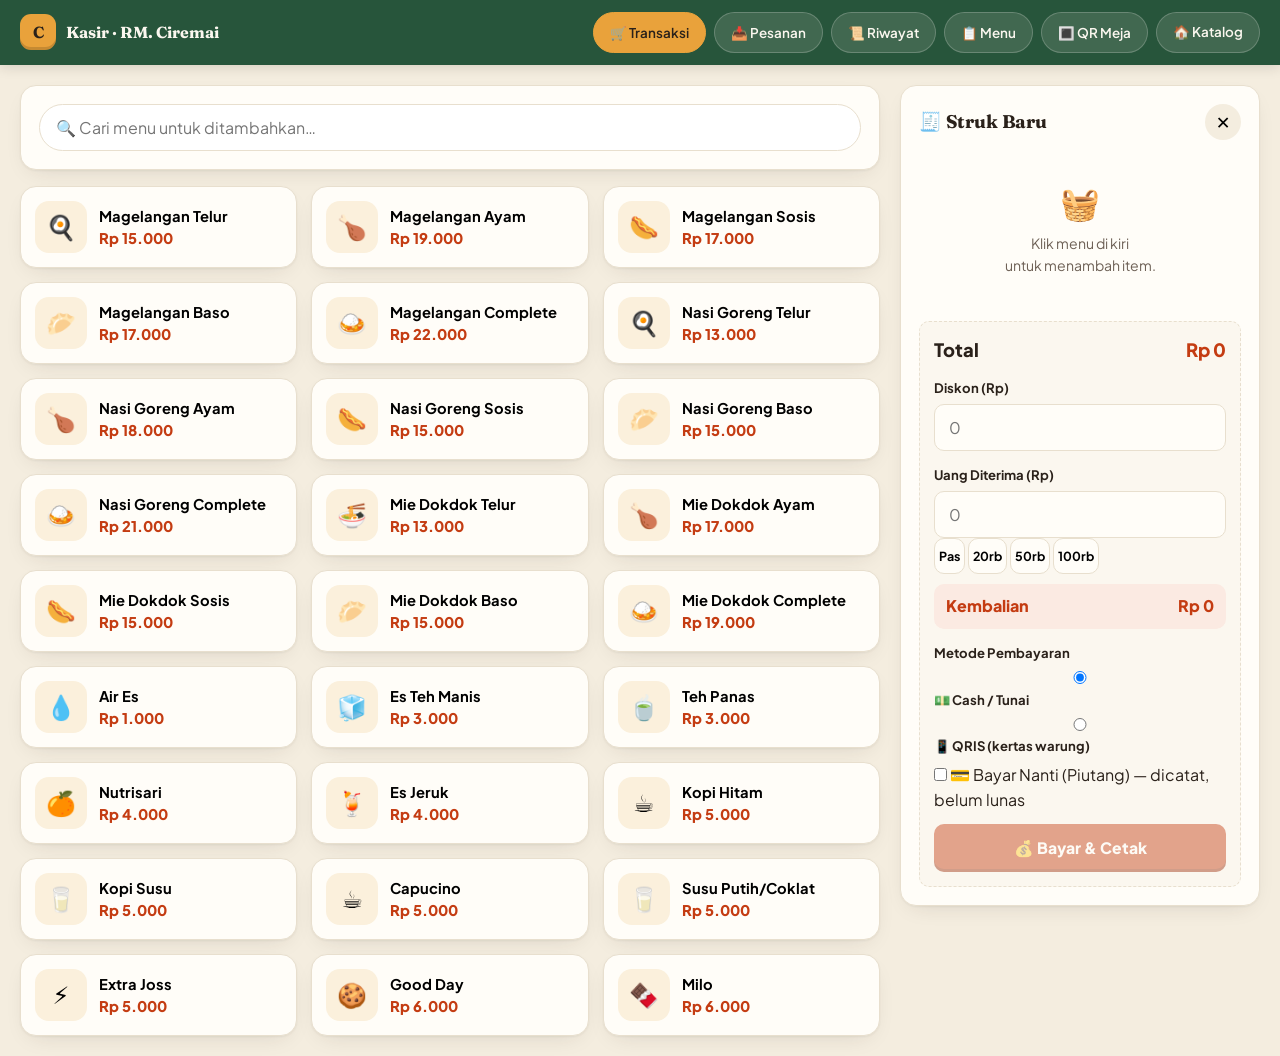
==== admin/index.html @ c614f4be "feat: nomor order global + hapus nama/meja + routing /kosong /order /admin" ====
<!DOCTYPE html><html lang="id"><head><meta charset="utf-8"><meta http-equiv="refresh" content="0;url=../kasir.html"><link rel="canonical" href="../kasir.html"><title>RM. Ciremai — Admin Kasir</title></head><body><p>Mengalihkan… <a href="../kasir.html">Buka halaman kasir</a></p><script>location.href='../kasir.html';</script></body></html>
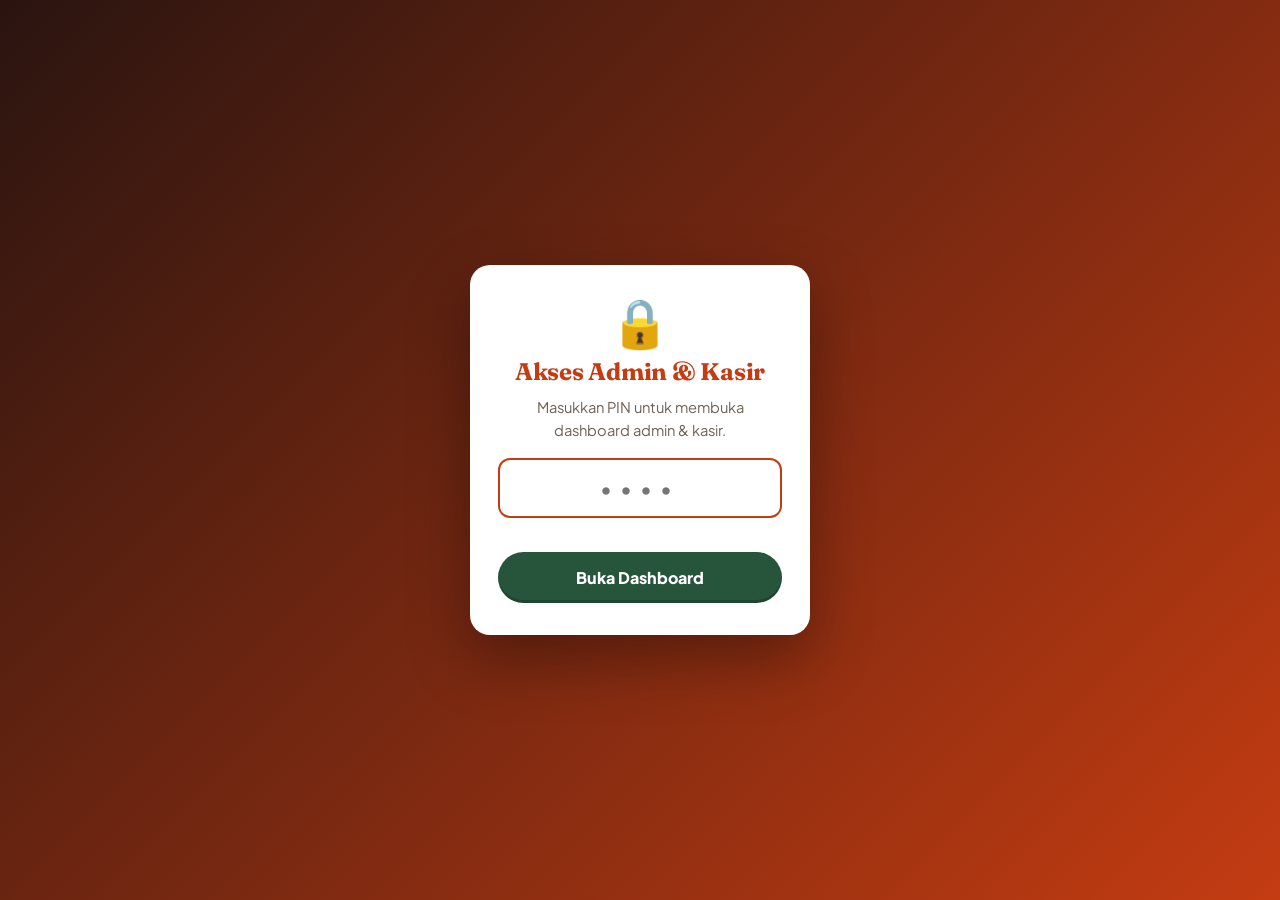
==== commit 18d6b84f: "refactor: rapikan struktur 2 route (/order & /admin), fix bug kasir, dan sinkronisasi data" ====
--- a/admin/index.html
+++ b/admin/index.html
@@ -1 +1,13 @@
-<!DOCTYPE html><html lang="id"><head><meta charset="utf-8"><meta http-equiv="refresh" content="0;url=../kasir.html"><link rel="canonical" href="../kasir.html"><title>RM. Ciremai — Admin Kasir</title></head><body><p>Mengalihkan… <a href="../kasir.html">Buka halaman kasir</a></p><script>location.href='../kasir.html';</script></body></html>
+<!DOCTYPE html>
+<html lang="id">
+<head>
+  <meta charset="utf-8" />
+  <meta http-equiv="refresh" content="0;url=../admin.html" />
+  <link rel="canonical" href="../admin.html" />
+  <title>RM. Ciremai — Admin</title>
+  <script>location.href = '../admin.html' + location.search;</script>
+</head>
+<body>
+  <p>Mengalihkan… <a href="../admin.html">Buka Dashboard Admin</a></p>
+</body>
+</html>
